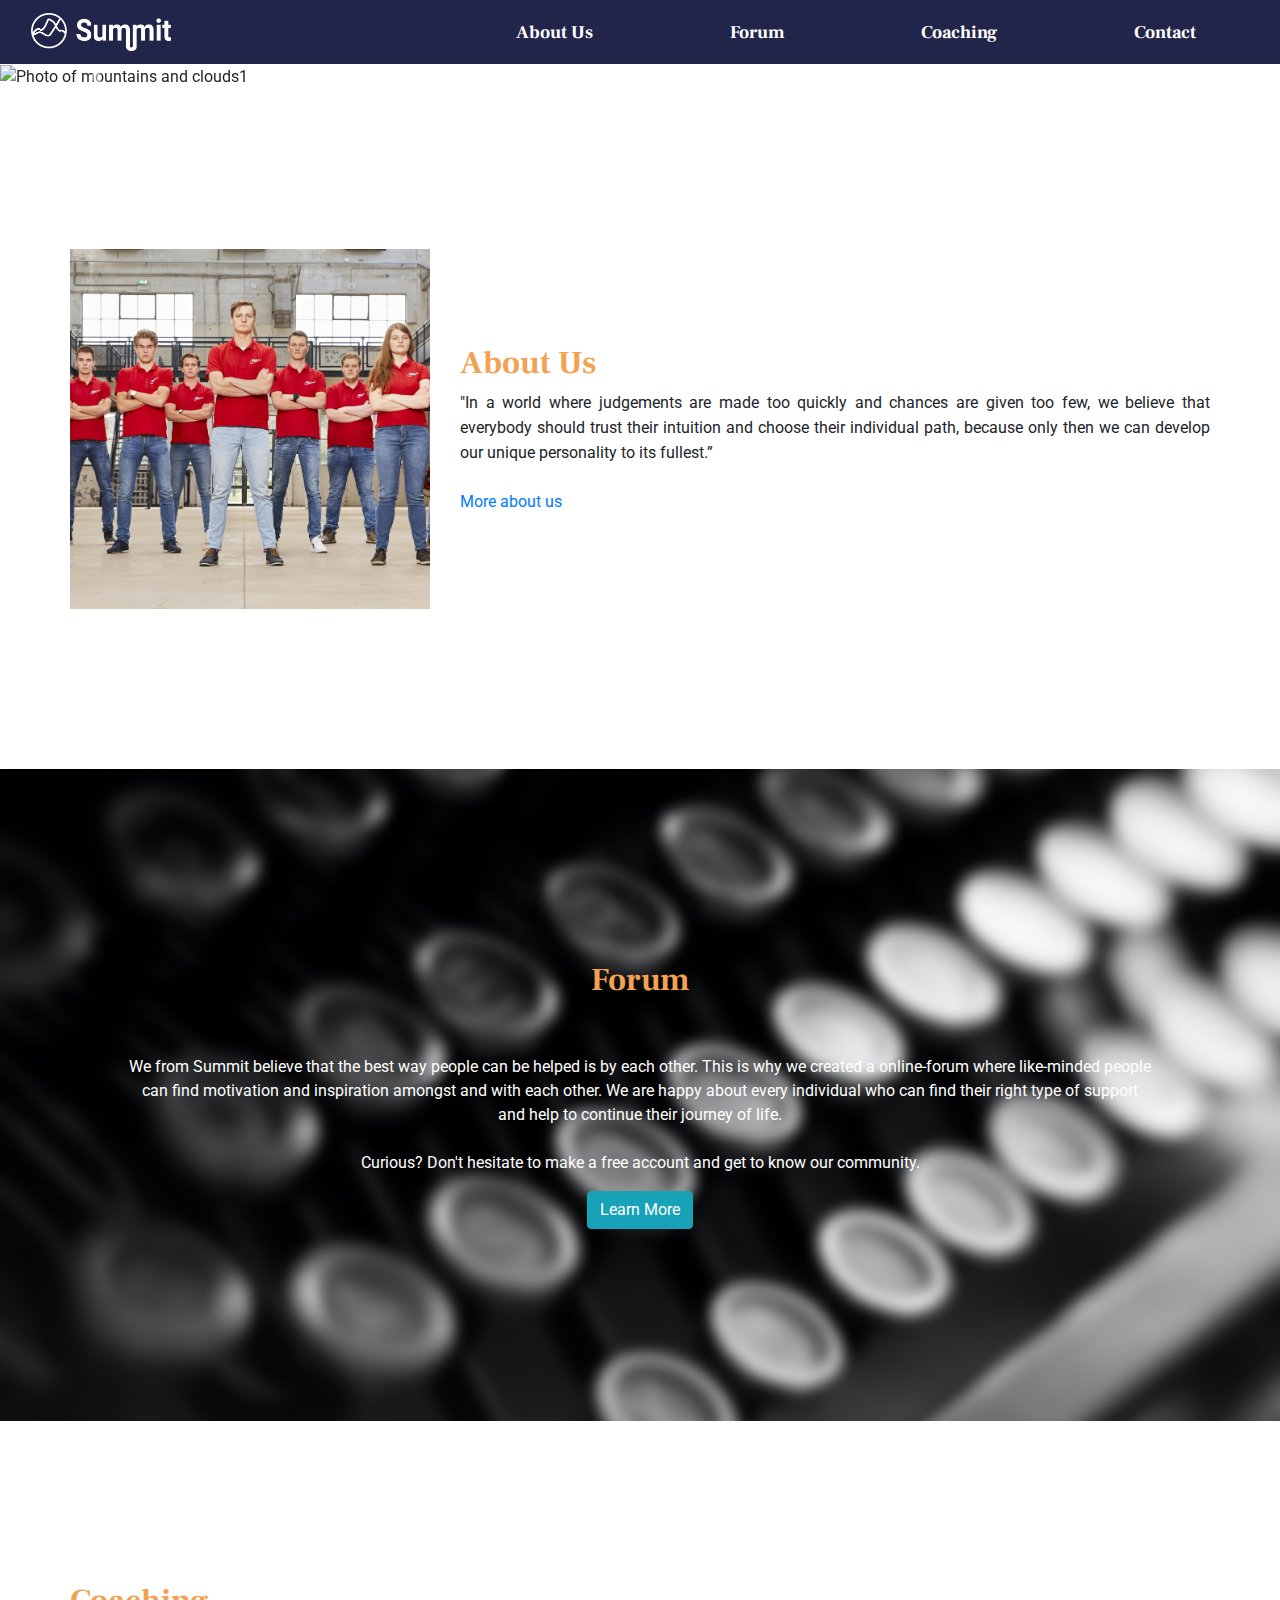
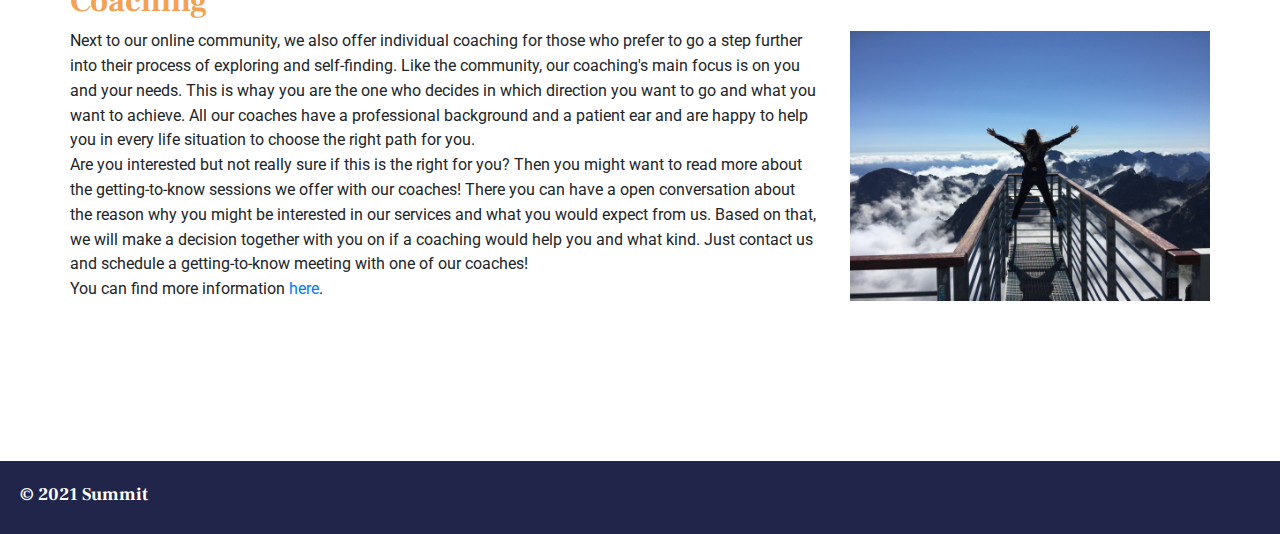
==== index.html @ 558c92d8 "setting up contact page" ====
<!doctype html>
<html lang="en">
	<head>
<!-- Required meta tags -->
    	<meta charset="utf-8"/>
    	<meta name="viewport" content="width=device-width, initial-scale=1, shrink-to-fit=no">
	
<!-- Bootstrap CSS -->
    	<link rel="stylesheet" href="css/bootstrap.min.css"/> 
		<link rel="stylesheet" href="css/styles.css"/>
		<link rel="stylesheet" href="https://fonts.googleapis.com/css2?family=Frank+Ruhl+Libre"/>
		<link rel="stylesheet" href="https://fonts.googleapis.com/css2?family=Roboto"/>

	  
    	<title>Summit</title>
	</head>
	
	
	
	<body>
<!--Start: Navigation bar-->
	<nav class="navbar navbar-expand-md navbar-dark fixed-top" id="Navigation_Bar">
				<a class="col-4 navbar-brand" href="index.html"><img src="images/logo-horizontal-white.png" width="140" height="38" alt="logo summit white"></a>
					<button class="navbar-toggler" type="button" data-toggle="collapse" data-target="#navbar" aria-controls="navbar" aria-expanded="false" aria-label="Toggle navigation">
						<span class="navbar-toggler-icon"></span>
					</button>
			<div class="collapse navbar-collapse" id="navbar">
				<ul class="navbar-nav ml-auto nav-fill w-100">
 					<li class="nav-item active"> <a class="nav-link" href="about-us.html"> <span>About Us</span> </a></li>
					<li class="nav-item active"> <a class="nav-link" href="forum.html"> <span>Forum </span> </a></li>
					<li class="nav-item active"> <a class="nav-link" href="coaching.html"> <span>Coaching</span> </a></li>
					<li class="nav-item active"> <a class="nav-link" href="contact.html"> <span>Contact</span> </a></li>
              </ul>
          </div>
	</nav>
<!--End: Navigation bar-->

		
<!--Start: Contents website-->
	<div class="container-fluid navbar-margin p-0" id="Contents_Website">
		
		
<!--Start: Front page carousel-->
		<header class="carousel slide" data-ride="carousel" id="Front_Page_Slideshow">
			<ol class="carousel-indicators">
				<li data-target=".carousel" data-slide-to="0" class="active"></li>
				<li data-target=".carousel" data-slide-to="1"></li>
				<li data-target=".carousel" data-slide-to="2"></li>
			</ol>
			<div class="carousel-inner">
				<div class="carousel-item active" data-interval="8000">
				  <img src="images/carousel-explore.jpg" class="d-block w-100" alt="Photo of mountains and clouds1" id="carousel-image1">
					<div class="carousel-caption d-none d-block">
						<h5 id="caption-1">Welcome to Summit!</h5>
						<span class="">Make sure to follow the development of Summit on our socials!</span>
					</div>
				</div>
				<div class="carousel-item" data-interval="8000">
					<img src="images/carousel-freedom.jpg" class="d-block w-100" alt="Photo of freedom" id="carousel-image2">
					<div class="carousel-caption d-none d-block">
						<h5 id="caption-2">Looking for life-advice?</h5>
						<span>Keep an eye out to connect with our community forum! Coming soon!</span>
					</div>
				</div>
				<div class="carousel-item" data-interval="8000">
					<img src="images/carousel-coaching.jpeg" class="d-block w-100" alt="Photo of books">
					<div class="carousel-caption d-none d-block">
						<h5 id="caption-3">Struggling with making decisions?</h5>
						<span>Stay tuned! Summit will soon provide your personal coach!</span>
					</div>
				</div>
			</div>
			<a class="carousel-control-prev" href=".carousel" role="button" data-slide="prev">
				<span class="carousel-control-prev-icon" aria-hidden="true"></span>
				<span class="sr-only">Previous</span>
			</a>
			<a class="carousel-control-next" href=".carousel" role="button" data-slide="next">
				<span class="carousel-control-next-icon" aria-hidden="true"></span>
				<span class="sr-only">Next</span>
			</a>
		</header>
<!--End: Front page carousel-->
		
	
<!--Start: About us section-->
		<section class="container" id="About-Us">
			<div class="row mt-5 mb-5">
				<div class="col-md-4">
					<img src="images/team-example.jpg" alt="Our team" class="img-fluid">
				</div>
				<div class="col-md-8 my-auto">
					<h2>About Us</h2>
					<span class="align-middle">"In a world where judgements are made too quickly and chances are given too few, we believe that everybody should trust their intuition and choose their individual path, because only then we can develop our unique personality to its fullest.” 
						<br><br><a href="coming-soon.html">More about us</a>
					</span>
				</div>	
			</div>
		</section>
<!--End: About us section-->

	
<!--Start: Forum section-->
		<section id="Forum" class="container-fluid">
			<div class="row">
				<div class="col-md-12">
					<h2>Forum</h2>
					<br><br>
					<p>We from Summit believe that the best way people can be helped is by each other. This is why we created a online-forum where like-minded people can find motivation and inspiration amongst and with each other. We are happy about every individual who can find their right type of support and help to continue their journey of life. <br><br> Curious? Don't hesitate to make a free account and get to know our community.
					</p>
					<a class="btn btn-info" href="forum.html">Learn More</a><br>
				</div>
			</div>
		</section>

	<!--Start: Coaching section-->
		<section class="container" id="Coaching">
			<div class="row">
				<div class="col-md-8 my-auto">
					<h2>Coaching</h2>
					<span class="align-middle">
						Next to our online community, we also offer individual coaching for those who prefer to go a step further into their process of exploring and self-finding. Like the community, our coaching's main focus is on you and your needs. This is whay you are the one who decides in which direction you want to go and what you want to achieve. All our coaches have a professional background and a patient ear and are happy to help you in every life situation to choose the right path for you. 
						<br>Are you interested but not really sure if this is the right for you? Then you might want to read more about the getting-to-know sessions we offer with our coaches! There you can have a open conversation about the reason why you might be interested in our services and what you would expect from us. Based on that, we will make a decision together with you on if a coaching would help you and what kind. Just contact us and schedule a getting-to-know meeting with one of our coaches! 
						<br>You can find more information <a href="coaching.html">here</a>.
					</span>
				</div>	
				<div class="col-md-4">
					<img src="images/coaching.jpg" alt="coaches" class="img-fluid" id="coaching_image">
				</div>
			</div>
		</section>
<!--End: Coaching section-->
	
		
	
	</div>	
<!--End: Contents website-->

<!--Start: Footer-->
	<footer class="container-fluid" id="Footer">
			<div class="row">
				<div class="col-sm-4">
				  <p>&copy; 2021 Summit</p>
				</div>
			</div>  
	</footer>
<!--End: Footer-->

		
<!--jQuery and Bootstrap Bundle (includes Popper) -->
	<script src="js/jquery-3.6.0.slim.min.js" id="jQuerry_JavaScript"></script>
	<script src="js/bootstrap.bundle.min.js" id="Bootstrap_JavaScript"></script>
	</body>
</html>
---- css/styles.css ----
/*General*/
span {
	font-family: Roboto;
}

h2 { 
	color: #F3a252;
	font-family: 'Frank Ruhl Libre';
	font-weight: 700;	
} 



/*Navbar*/
.nav-link span {
	font-family: 'Frank Ruhl Libre';
	font-weight: 700;
	font-size: 18px;
	color: white;
}

.navbar {
	background-color: #21254A;
	margin-bottom: 0.7em
}

.navbar-margin {
	margin-top: 65px
}



/*Front page carousel*/
div.carousel-item {
	max-height: 500px;
}

div.carousel-item img {
	width: 100%; 
	height: auto;
}

#caption-1 {
	font-family: 'Frank Ruhl Libre';
	font-size: 350%;
	font-weight: 700;
	color: #F3a252;
	text-shadow: 2px 2px 2px #21254A;
}

#caption-2, #caption-3 {
	font-family: 'Frank Ruhl Libre';
	font-weight: 700;
	font-size: 300%;
	color: #F3a252;
	text-shadow: 2px 2px 2px #21254A;
}

.carousel-caption span {
	font-weight: 600;
	text-shadow: 2px 2px 2px #21254A;
}

.carousel-caption {
	top: 35%;
}

#carousel-image1 {
	width: 100%;
   height: auto;
}
 
#carousel-image2 {
	margin: 0 auto;
}



/*About us*/
#About-Us {
	text-align:justify;
	align-items:center;
	padding: 7em 0;
}



/*Forum*/
#Forum { 
	background-repeat: no-repeat;
	background-size: cover;
	background-position: center;	
	background-image: url("../images/typewriter-blurred.jpg");
	padding: 12em 8em;
	color: white;
	text-align: center;
}



/*Coaching*/
#Coaching {
	padding: 10em 0;
}

#coaching_image {
	padding-top: 50px;
}



/*Footer*/
#Footer { 
	background-color: #21254A;
	font-family: 'Frank Ruhl Libre';
	font-weight: 700;
	font-size: 18px;
	color: white;
	padding-top:20px;
	padding-bottom: 10px;
	padding-left: 20px;
}


/*about-us.html*/
.team-images {
	max-width: 250px;
}
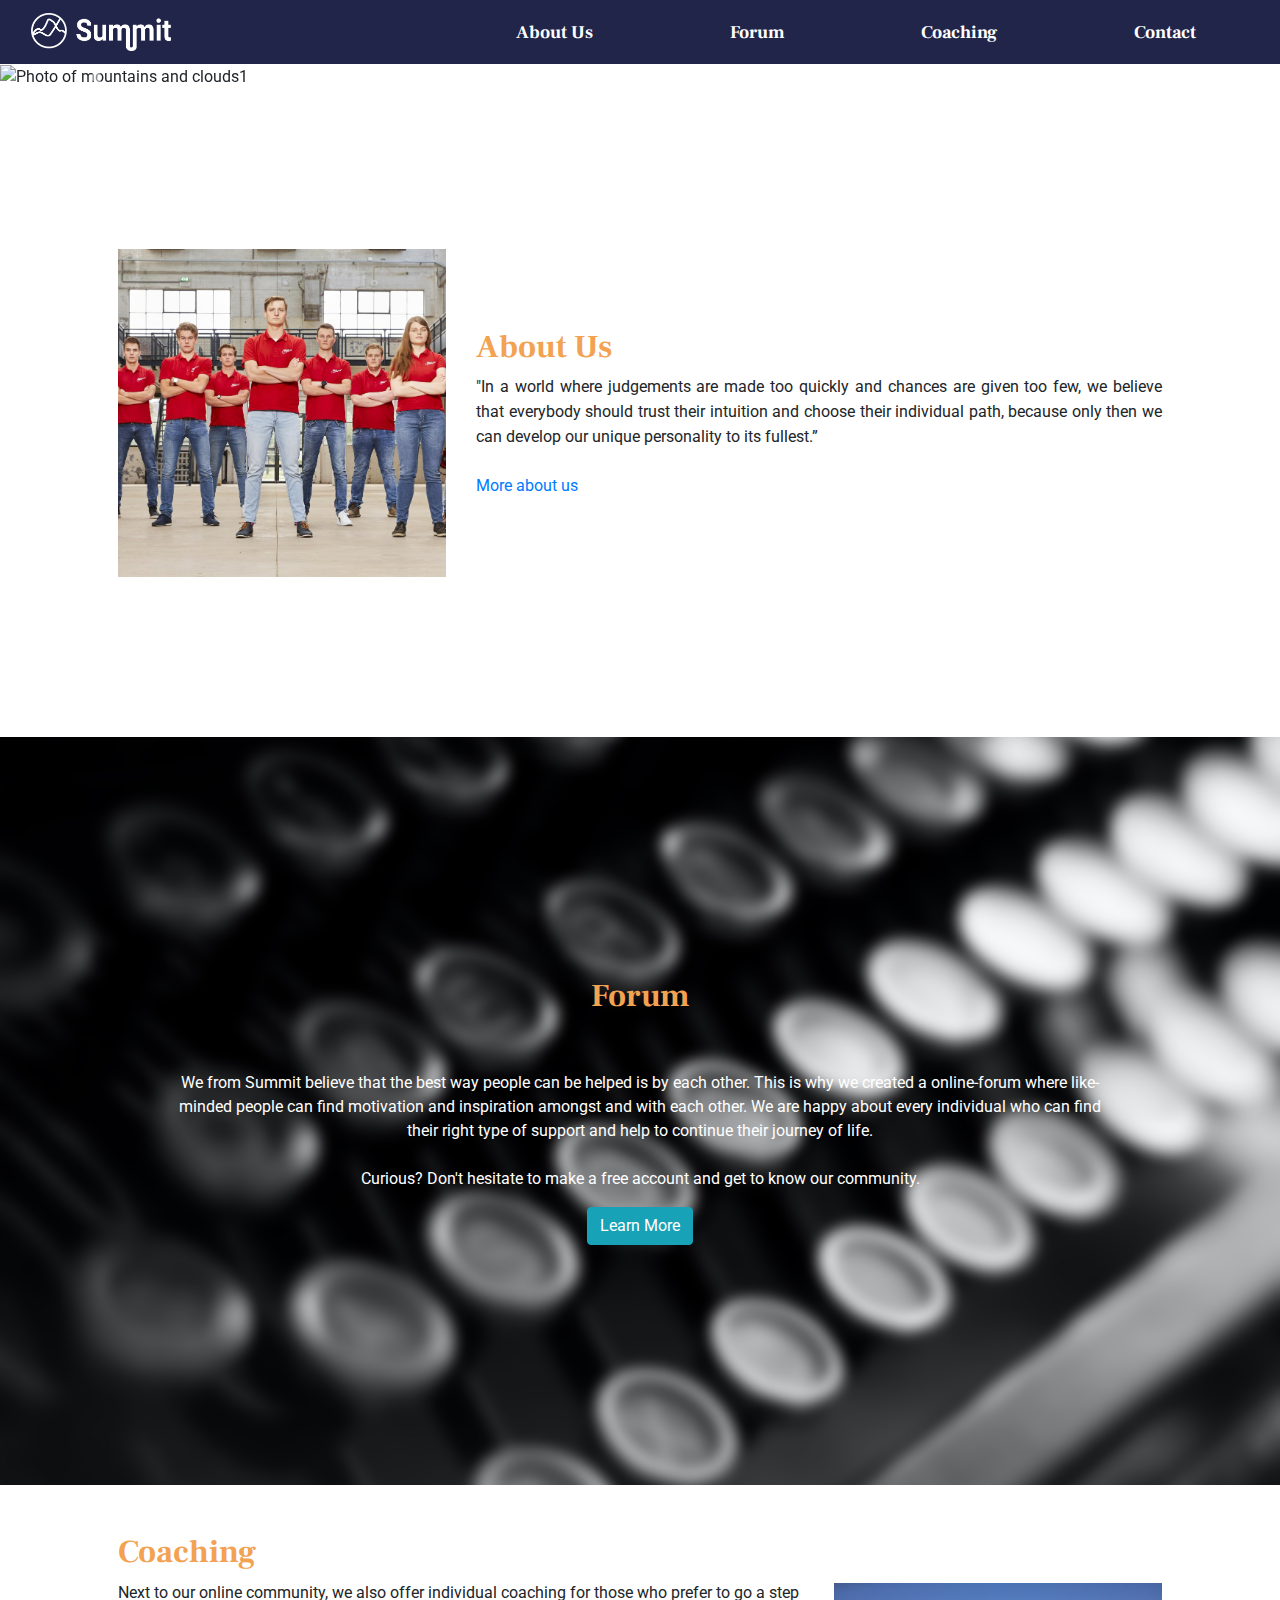
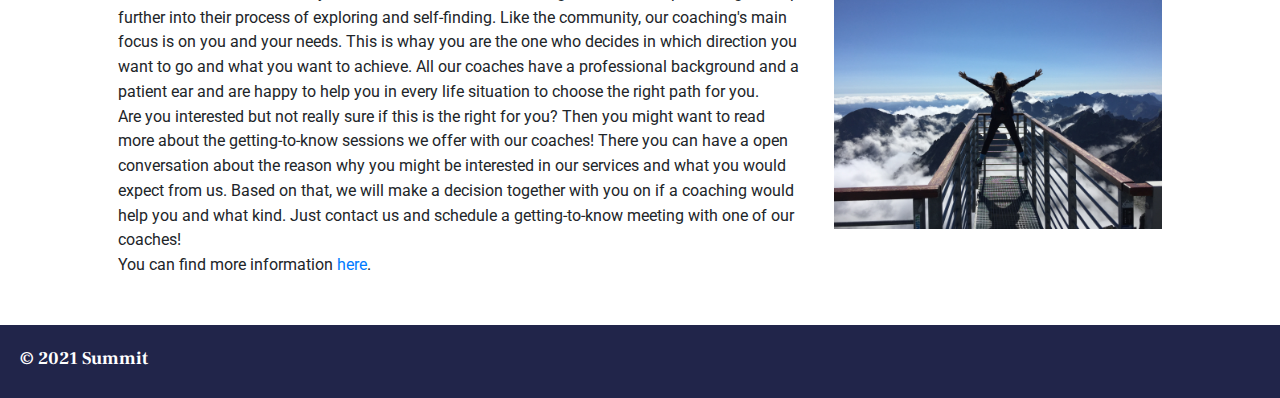
==== commit f94aebe5: "Fixed mobile responsiveness on index.html & about-us.html" ====
--- a/index.html
+++ b/index.html
@@ -1,7 +1,15 @@
 <!doctype html>
 <html lang="en">
 	<head>
-<!-- Required meta tags -->
+		<!-- Global site tag (gtag.js) - Google Analytics -->
+			<script async src="https://www.googletagmanager.com/gtag/js?id=G-9GTWQ0Y70V"></script>
+			<script>
+				window.dataLayer = window.dataLayer || [];
+				function gtag(){dataLayer.push(arguments);}
+				gtag('js', new Date());
+				gtag('config', 'G-9GTWQ0Y70V');
+			</script>
+		
     	<meta charset="utf-8"/>
     	<meta name="viewport" content="width=device-width, initial-scale=1, shrink-to-fit=no">
 	
@@ -83,7 +91,7 @@
 		
 	
 <!--Start: About us section-->
-		<section class="container" id="About-Us">
+		<section class="container pl-5 pr-5" id="About-Us">
 			<div class="row mt-5 mb-5">
 				<div class="col-md-4">
 					<img src="images/team-example.jpg" alt="Our team" class="img-fluid">
@@ -101,6 +109,7 @@
 	
 <!--Start: Forum section-->
 		<section id="Forum" class="container-fluid">
+			<div class="container p-5">
 			<div class="row">
 				<div class="col-md-12">
 					<h2>Forum</h2>
@@ -109,13 +118,14 @@
 					</p>
 					<a class="btn btn-info" href="forum.html">Learn More</a><br>
 				</div>
+				</div>
 			</div>
 		</section>
 
 	<!--Start: Coaching section-->
-		<section class="container" id="Coaching">
+		<section class="container p-5" id="Coaching">
 			<div class="row">
-				<div class="col-md-8 my-auto">
+				<div class="col-md-8">
 					<h2>Coaching</h2>
 					<span class="align-middle">
 						Next to our online community, we also offer individual coaching for those who prefer to go a step further into their process of exploring and self-finding. Like the community, our coaching's main focus is on you and your needs. This is whay you are the one who decides in which direction you want to go and what you want to achieve. All our coaches have a professional background and a patient ear and are happy to help you in every life situation to choose the right path for you. 
--- a/css/styles.css
+++ b/css/styles.css
@@ -12,6 +12,7 @@
 
 
 
+
 /*Navbar*/
 .nav-link span {
 	font-family: 'Frank Ruhl Libre';
@@ -29,9 +30,51 @@
 	margin-top: 65px
 }
 
-
-
-/*Front page carousel*/
+.nav-link.btn.btn-info {
+	margin: 0px 7px;
+}
+
+input[type=text], select, textarea {
+  width: 100%; 
+  padding: 12px; 
+  border: 1px solid #ccc; 
+  border-radius: 20px; 
+  box-sizing: border-box; 
+  margin-top: 6px; 
+  margin-bottom: 16px; 
+  resize: vertical 
+}
+
+input[type=submit] {
+  background-color: #21254A;
+  color: white;
+  padding: 12px 20px;
+  border: none;
+  border-radius: 4px;
+  cursor: pointer;
+}
+
+input[type=submit]:hover {
+  background-color: #CACACA;
+}
+
+
+/*Footer*/
+#Footer { 
+	background-color: #21254A;
+	font-family: 'Frank Ruhl Libre';
+	font-weight: 700;
+	font-size: 18px;
+	color: white;
+	padding-top:20px;
+	padding-bottom: 10px;
+	padding-left: 20px;
+}
+
+
+
+
+/*index.hmtl - Front page carousel*/
 div.carousel-item {
 	max-height: 500px;
 }
@@ -76,8 +119,7 @@
 }
 
 
-
-/*About us*/
+/*index.hmtl - Front Page About us*/
 #About-Us {
 	text-align:justify;
 	align-items:center;
@@ -85,8 +127,7 @@
 }
 
 
-
-/*Forum*/
+/*index.hmtl - Front Page Forum*/
 #Forum { 
 	background-repeat: no-repeat;
 	background-size: cover;
@@ -98,33 +139,183 @@
 }
 
 
-
-/*Coaching*/
+/*index.hmtl - Front Page Coaching*/
 #Coaching {
 	padding: 10em 0;
 }
 
+#Services {
+	padding: 10em 0;
+}
+
 #coaching_image {
 	padding-top: 50px;
 }
 
 
 
-/*Footer*/
-#Footer { 
+
+/*about-us.html - General*/
+.padding-about {
+	padding: 70px 50px;
+}
+
+.col-center {
+	float: none;
+    margin: 30px auto;
+}
+
+.about-title {
+	font-size: 50px;
+}
+
+
+/*about-us.html - About our team*/
+#about-our-team-title {
+	background-image: url("../images/coaching.jpg");
+	background-size: cover;
+	padding: 100px;
+	background-position: center;
+	text-shadow: 2px 2px 2px #21254A;
+}
+
+#team-summit-title {
+	font-family: 'Frank Ruhl Libre';
+	font-weight: 700;
+	color: #F3A252;
+	font-size: 250%;
+	padding: 20px;
+	text-shadow: 1px 1px 0px #000000;
+}
+
+.about-team {
+	padding-top: 60px;
+	padding-bottom: 80px;
+}
+
+
+/*about-us.html - Team Summit Images*/
+.team-summit {
+	padding: 55px 20px;
+	background-color: #E4E4E4;
+}
+
+.team-images {
+	max-height: 200px;
+}
+
+
+/*about-us.html - Our Vision*/
+.about-vision-content {
+	padding-top: 50px;
+	padding-bottom: 50px;
+}
+
+#about-our-vision-title {
+	background-image: url("../images/coaching2.jpg");
+	background-size: cover;
+	padding: 100px;
+	background-position: center;
+	text-shadow: 2px 2px 2px #21254A;
+}
+
+#about-vision-text {
+	line-height: 1.5;
+}
+
+.about-socialmedia {
+	max-height: 75px;
+}
+
+
+
+
+/*forum.html*/
+
+ 
+
+#forum_header { 
+    background-repeat: no-repeat;
+    background-size: cover;
+    background-position: center;    
+    background-image: url("../images/community1.jpg");
+    padding: 13em 8em;
+    text-align: center;
+} 
+
+ 
+
+
+.forum_title {
+    position: relative;
+    bottom: 90px;
+}
+
+ 
+
+.forum_title h2 { 
+    font-size: 75px;
+} 
+
+ 
+
+.forum_title p { 
+    font-size: 25px;
+    color: white;
+}
+
+ 
+
+#forum_description { 
+    padding: 5em 3em;
+}
+
+ 
+
+
+/*coaching.html*/
+
+ 
+
+#coaching_header { 
+    background-repeat: no-repeat;
+    background-size: cover;
+    background-position: center;    
+    background-image: url("../images/coaching2.jpg");
+    padding: 13em 8em;
+    text-align: center;
+} 
+
+ 
+
+.coaching_title {
+    position: relative;
+    bottom: 90px;
+}
+
+ 
+
+.coaching_title h2 { 
+    font-size: 75px;
+} 
+
+ 
+
+.coaching_title p { 
+    font-size: 25px;
+    color: white;
+}
+
+ 
+
+#coaching_description { 
+    padding: 5em 0;
+}
+
+#justification_header {
 	background-color: #21254A;
-	font-family: 'Frank Ruhl Libre';
-	font-weight: 700;
-	font-size: 18px;
-	color: white;
-	padding-top:20px;
-	padding-bottom: 10px;
-	padding-left: 20px;
-}
-
-
-/*about-us.html*/
-.team-images {
-	max-width: 250px;
-}
-
+} 
+
+#colour-code { 
+	width: 100%;
+}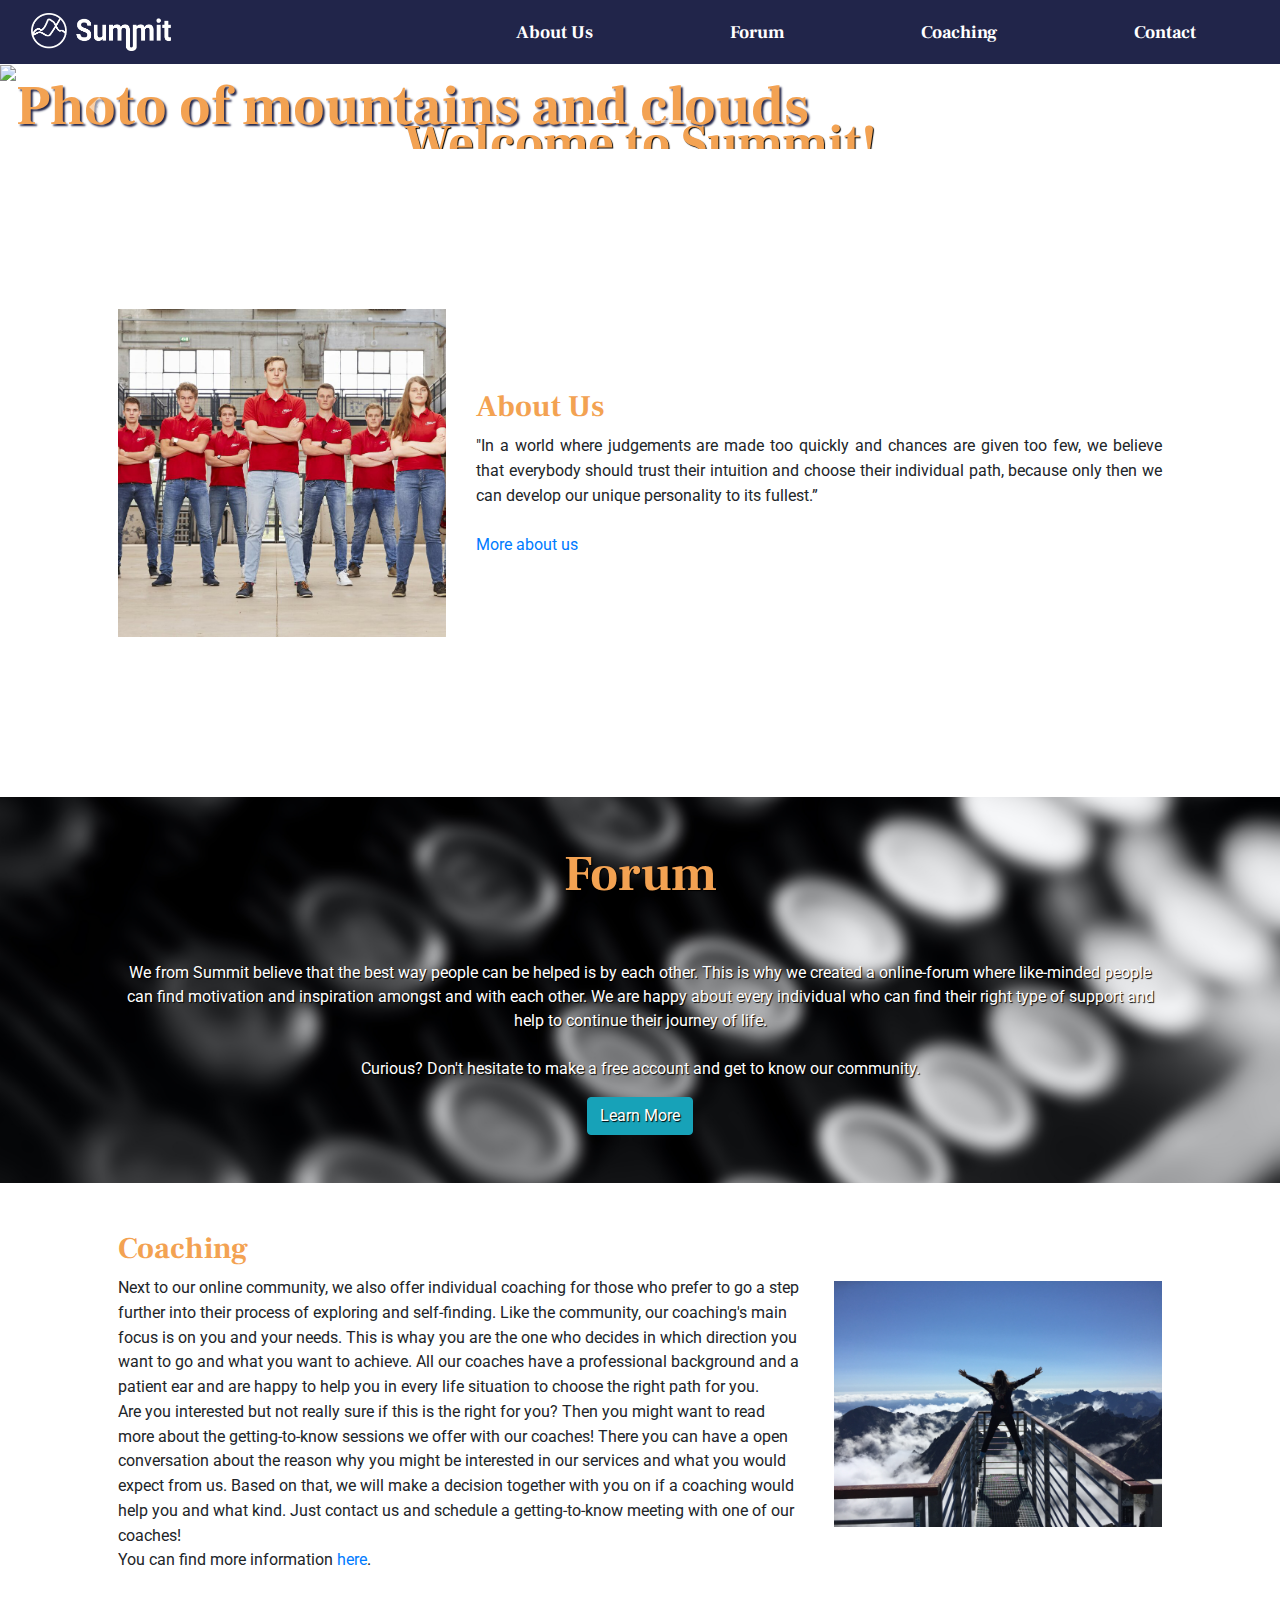
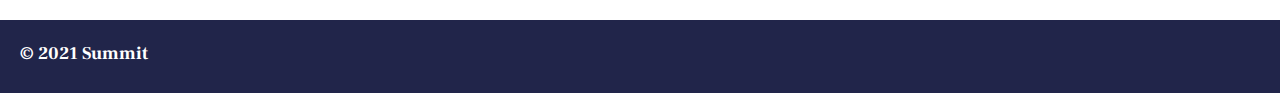
==== commit 728c267b: "Made some pages responsive (STILL WORKING ON THIS)" ====
--- a/index.html
+++ b/index.html
@@ -57,23 +57,23 @@
 			</ol>
 			<div class="carousel-inner">
 				<div class="carousel-item active" data-interval="8000">
-				  <img src="images/carousel-explore.jpg" class="d-block w-100" alt="Photo of mountains and clouds1" id="carousel-image1">
+				  <img src="images/carousel-explore.jpg" class="d-block w-100 carousel-title" alt="Photo of mountains and clouds">
 					<div class="carousel-caption d-none d-block">
-						<h5 id="caption-1">Welcome to Summit!</h5>
+						<h2 id="caption-1">Welcome to Summit!</h2>
 						<span class="">Make sure to follow the development of Summit on our socials!</span>
 					</div>
 				</div>
 				<div class="carousel-item" data-interval="8000">
-					<img src="images/carousel-freedom.jpg" class="d-block w-100" alt="Photo of freedom" id="carousel-image2">
+					<img src="images/carousel-freedom.jpg" class="d-block w-100 carousel-title" alt="Photo of freedom">
 					<div class="carousel-caption d-none d-block">
-						<h5 id="caption-2">Looking for life-advice?</h5>
+						<h2 id="caption-2">Looking for life-advice?</h2>
 						<span>Keep an eye out to connect with our community forum! Coming soon!</span>
 					</div>
 				</div>
 				<div class="carousel-item" data-interval="8000">
-					<img src="images/carousel-coaching.jpeg" class="d-block w-100" alt="Photo of books">
+					<img src="images/carousel-coaching.jpeg" class="d-block w-100 carousel-title" alt="Photo of books">
 					<div class="carousel-caption d-none d-block">
-						<h5 id="caption-3">Struggling with making decisions?</h5>
+						<h2 id="caption-3">Struggling with making decisions?</h2>
 						<span>Stay tuned! Summit will soon provide your personal coach!</span>
 					</div>
 				</div>
@@ -97,7 +97,7 @@
 					<img src="images/team-example.jpg" alt="Our team" class="img-fluid">
 				</div>
 				<div class="col-md-8 my-auto">
-					<h2>About Us</h2>
+					<h3>About Us</h3>
 					<span class="align-middle">"In a world where judgements are made too quickly and chances are given too few, we believe that everybody should trust their intuition and choose their individual path, because only then we can develop our unique personality to its fullest.” 
 						<br><br><a href="coming-soon.html">More about us</a>
 					</span>
@@ -126,7 +126,7 @@
 		<section class="container p-5" id="Coaching">
 			<div class="row">
 				<div class="col-md-8">
-					<h2>Coaching</h2>
+					<h3>Coaching</h3>
 					<span class="align-middle">
 						Next to our online community, we also offer individual coaching for those who prefer to go a step further into their process of exploring and self-finding. Like the community, our coaching's main focus is on you and your needs. This is whay you are the one who decides in which direction you want to go and what you want to achieve. All our coaches have a professional background and a patient ear and are happy to help you in every life situation to choose the right path for you. 
 						<br>Are you interested but not really sure if this is the right for you? Then you might want to read more about the getting-to-know sessions we offer with our coaches! There you can have a open conversation about the reason why you might be interested in our services and what you would expect from us. Based on that, we will make a decision together with you on if a coaching would help you and what kind. Just contact us and schedule a getting-to-know meeting with one of our coaches! 
--- a/css/styles.css
+++ b/css/styles.css
@@ -7,8 +7,22 @@
 h2 { 
 	color: #F3a252;
 	font-family: 'Frank Ruhl Libre';
-	font-weight: 700;	
-} 
+	font-weight: 700;
+	font-size: 50px;
+	text-shadow: 1px 1px 1px black;
+} 
+
+h3 {
+	color: #F3a252;
+	font-family: 'Frank Ruhl Libre';
+	font-weight: 700;
+	font-size: 30px;
+}
+
+.caption-titles {
+	color: white;
+	text-shadow: 2px 2px 2px #21254A;	
+}
 
 
 
@@ -84,7 +98,7 @@
 	height: auto;
 }
 
-#caption-1 {
+.carousel-title {
 	font-family: 'Frank Ruhl Libre';
 	font-size: 350%;
 	font-weight: 700;
@@ -92,20 +106,9 @@
 	text-shadow: 2px 2px 2px #21254A;
 }
 
-#caption-2, #caption-3 {
-	font-family: 'Frank Ruhl Libre';
-	font-weight: 700;
-	font-size: 300%;
-	color: #F3a252;
-	text-shadow: 2px 2px 2px #21254A;
-}
-
-.carousel-caption span {
+.carousel-caption {
 	font-weight: 600;
 	text-shadow: 2px 2px 2px #21254A;
-}
-
-.carousel-caption {
 	top: 35%;
 }
 
@@ -133,7 +136,7 @@
 	background-size: cover;
 	background-position: center;	
 	background-image: url("../images/typewriter-blurred.jpg");
-	padding: 12em 8em;
+	text-shadow: 1px 1px 1px black;
 	color: white;
 	text-align: center;
 }
@@ -141,7 +144,7 @@
 
 /*index.hmtl - Front Page Coaching*/
 #Coaching {
-	padding: 10em 0;
+
 }
 
 #Services {
@@ -163,10 +166,6 @@
 .col-center {
 	float: none;
     margin: 30px auto;
-}
-
-.about-title {
-	font-size: 50px;
 }
 
 
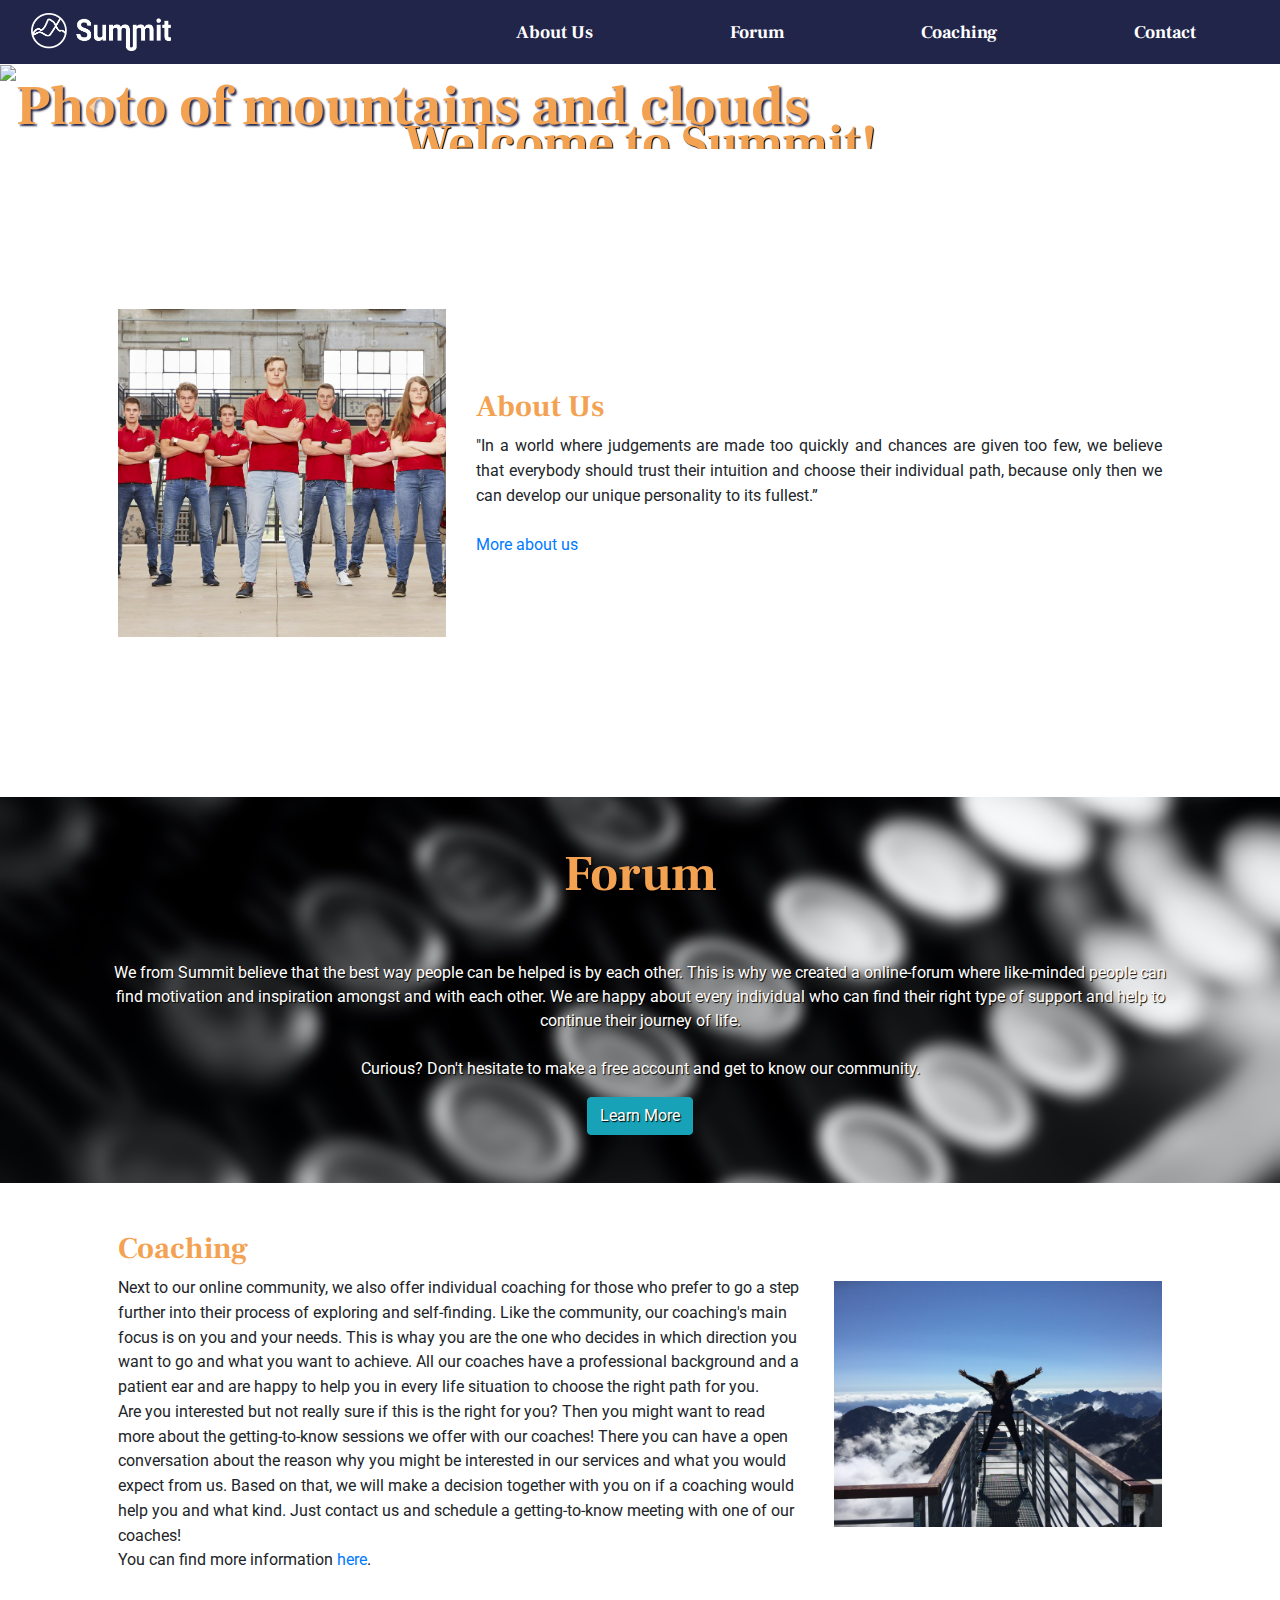
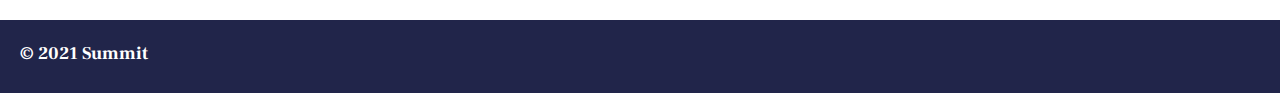
==== commit 4f478863: "1st attempt to fix index.html coaching responsiveness mobile" ====
--- a/index.html
+++ b/index.html
@@ -60,7 +60,7 @@
 				  <img src="images/carousel-explore.jpg" class="d-block w-100 carousel-title" alt="Photo of mountains and clouds">
 					<div class="carousel-caption d-none d-block">
 						<h2 id="caption-1">Welcome to Summit!</h2>
-						<span class="">Make sure to follow the development of Summit on our socials!</span>
+						<span>Make sure to follow the development of Summit on our socials!</span>
 					</div>
 				</div>
 				<div class="carousel-item" data-interval="8000">
@@ -108,9 +108,9 @@
 
 	
 <!--Start: Forum section-->
-		<section id="Forum" class="container-fluid">
-			<div class="container p-5">
-			<div class="row">
+		<section id="Forum">
+			<div class="container pt-5 pb-5">
+			<div class="row px-4">
 				<div class="col-md-12">
 					<h2>Forum</h2>
 					<br><br>
@@ -118,7 +118,7 @@
 					</p>
 					<a class="btn btn-info" href="forum.html">Learn More</a><br>
 				</div>
-				</div>
+			</div>
 			</div>
 		</section>
 
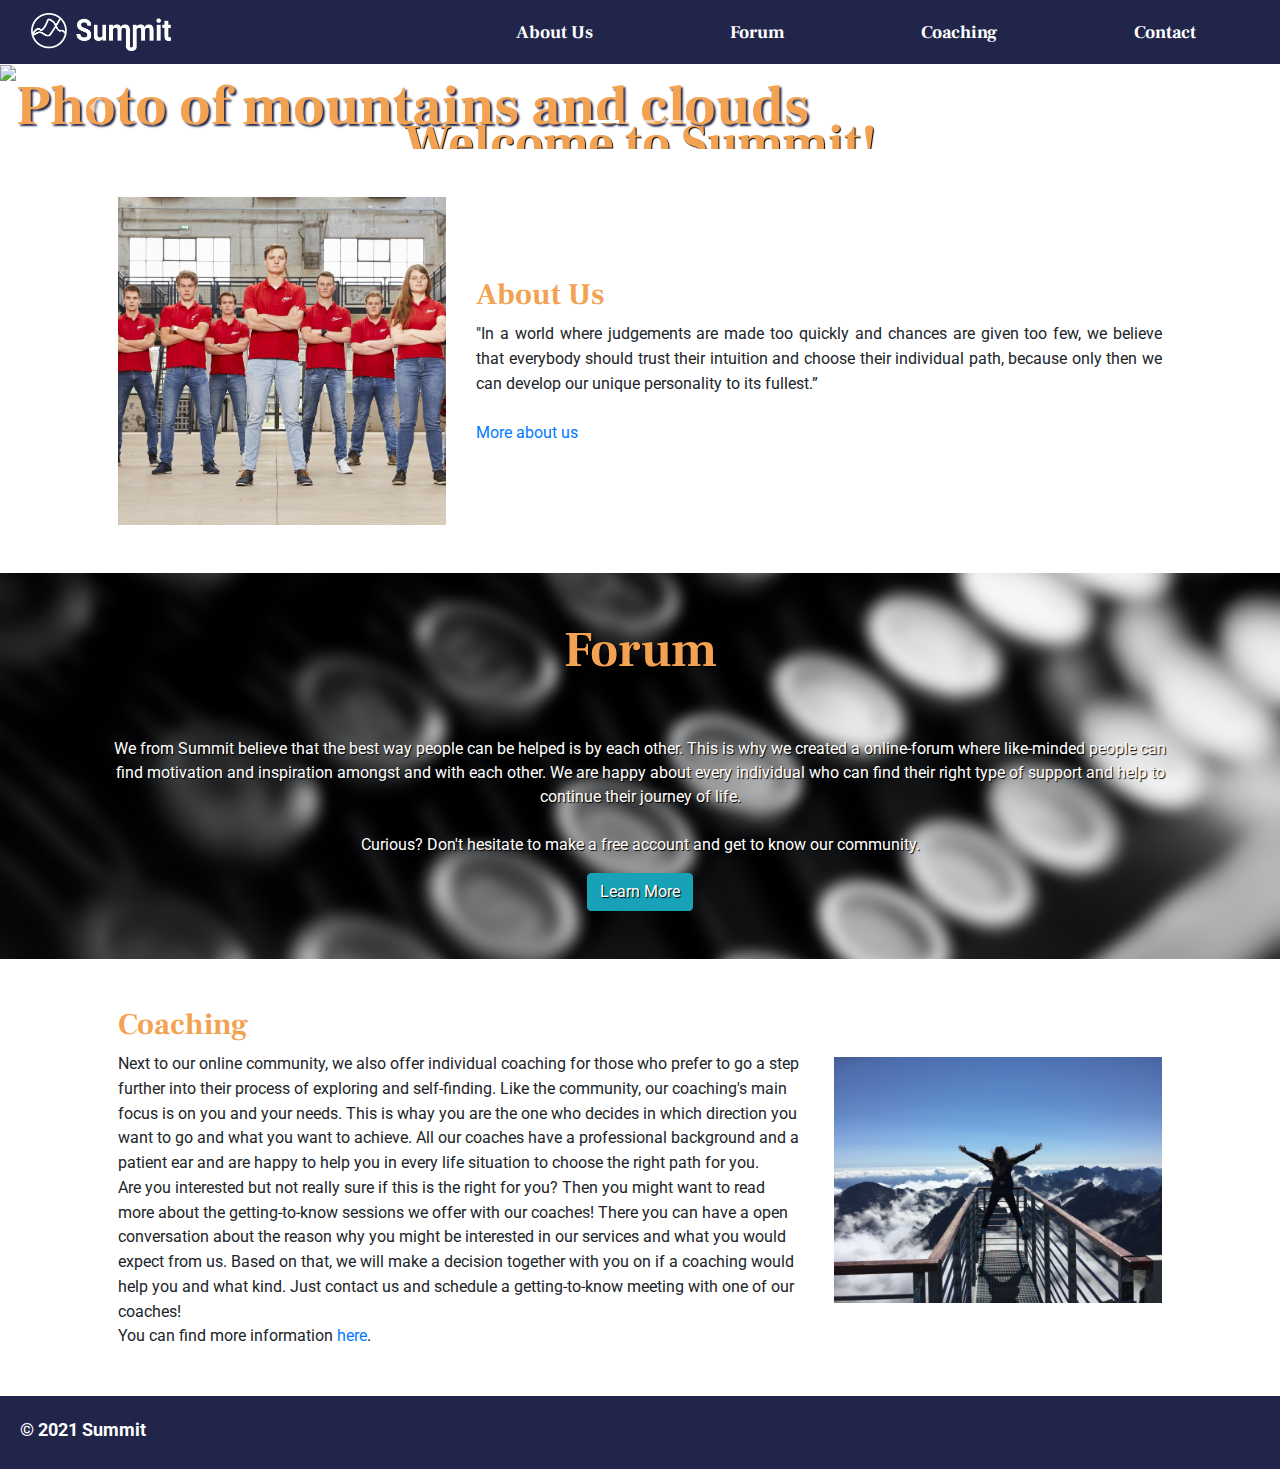
==== commit 0efe88ec: "Fixed padding on index.html (about us) + removed all errors" ====
--- a/index.html
+++ b/index.html
@@ -91,15 +91,15 @@
 		
 	
 <!--Start: About us section-->
-		<section class="container pl-5 pr-5" id="About-Us">
-			<div class="row mt-5 mb-5">
+		<section class="container p-5" id="about-us">
+			<div class="row">
 				<div class="col-md-4">
 					<img src="images/team-example.jpg" alt="Our team" class="img-fluid">
 				</div>
 				<div class="col-md-8 my-auto">
 					<h3>About Us</h3>
 					<span class="align-middle">"In a world where judgements are made too quickly and chances are given too few, we believe that everybody should trust their intuition and choose their individual path, because only then we can develop our unique personality to its fullest.” 
-						<br><br><a href="coming-soon.html">More about us</a>
+						<br><br><a href="about-us.html">More about us</a>
 					</span>
 				</div>	
 			</div>
@@ -108,7 +108,7 @@
 
 	
 <!--Start: Forum section-->
-		<section id="Forum">
+		<section id="forum">
 			<div class="container pt-5 pb-5">
 			<div class="row px-4">
 				<div class="col-md-12">
--- a/css/styles.css
+++ b/css/styles.css
@@ -4,6 +4,10 @@
 	font-family: Roboto;
 }
 
+p {
+	font-family: Roboto;
+}
+
 h2 { 
 	color: #F3a252;
 	font-family: 'Frank Ruhl Libre';
@@ -22,6 +26,16 @@
 .caption-titles {
 	color: white;
 	text-shadow: 2px 2px 2px #21254A;	
+}
+
+.header {
+	max-height: 300px;
+	padding: 13em 8em;
+    text-align: center;
+}
+
+.header-position {
+	bottom: 60px;
 }
 
 
@@ -48,6 +62,197 @@
 	margin: 0px 7px;
 }
 
+
+
+/*Footer*/
+#Footer { 
+	background-color: #21254A;
+	font-family: 'Frank Ruhl Libre';
+	font-weight: 700;
+	font-size: 18px;
+	color: white;
+	padding-top:20px;
+	padding-bottom: 10px;
+	padding-left: 20px;
+}
+
+
+
+/*index.hmtl - Front page carousel*/
+div.carousel-item {
+	max-height: 500px;
+}
+
+div.carousel-item img {
+	width: 100%; 
+	height: auto;
+}
+
+.carousel-title {
+	font-family: 'Frank Ruhl Libre';
+	font-size: 350%;
+	font-weight: 700;
+	color: #F3a252;
+	text-shadow: 2px 2px 2px #21254A;
+}
+
+.carousel-caption {
+	font-weight: 600;
+	text-shadow: 2px 2px 2px #21254A;
+	top: 35%;
+}
+
+#carousel-image1 {
+	width: 100%;
+   height: auto;
+}
+ 
+#carousel-image2 {
+	margin: 0 auto;
+}
+
+
+/*index.hmtl - Front Page About us*/
+#about-us {
+	text-align:justify;
+	align-items:center;
+}
+
+
+/*index.hmtl - Front Page Forum*/
+#forum { 
+	background-repeat: no-repeat;
+	background-size: cover;
+	background-position: center;	
+	background-image: url("../images/typewriter-blurred.jpg");
+	text-shadow: 1px 1px 1px black;
+	color: white;
+	text-align: center;
+}
+
+
+/*index.hmtl - Front Page Coaching*/
+#Coaching {
+
+}
+
+#Services {
+	padding: 6em 0;
+}
+
+#coaching_image {
+	padding-top: 50px;
+}
+
+
+
+/*about-us.html - General*/
+.padding-about {
+	padding: 70px 50px;
+}
+
+.col-center {
+	float: none;
+    margin: 30px auto;
+}
+
+
+/*about-us.html - About our team*/
+#about-our-team-title {
+	background-image: url("../images/coaching.jpg");
+	background-size: cover;
+	padding: 100px;
+	background-position: center;
+	text-shadow: 2px 2px 2px #21254A;
+}
+
+#team-summit-title {
+	font-family: 'Frank Ruhl Libre';
+	font-weight: 700;
+	color: #F3A252;
+	font-size: 250%;
+	padding: 20px;
+	text-shadow: 1px 1px 0px #000000;
+}
+
+.about-team {
+	padding-top: 60px;
+	padding-bottom: 80px;
+}
+
+
+/*about-us.html - Team Summit Images*/
+.team-summit {
+	padding: 55px 20px;
+	background-color: #E4E4E4;
+}
+
+.team-images {
+	max-height: 200px;
+}
+
+
+/*about-us.html - Our Vision*/
+.about-vision-content {
+	padding-top: 50px;
+	padding-bottom: 50px;
+}
+
+#about-our-vision-title {
+	background-image: url("../images/coaching2.jpg");
+	background-size: cover;
+	padding: 100px;
+	background-position: center;
+	text-shadow: 2px 2px 2px #21254A;
+}
+
+#about-vision-text {
+	line-height: 1.5;
+}
+
+.about-socialmedia {
+	max-height: 75px;
+}
+
+
+
+/*forum.html*/
+#forum_header { 
+    background-repeat: no-repeat;
+    background-size: cover;
+    background-position: center;    
+    background-image: url("../images/community1.jpg");
+    padding: 13em 8em;
+    text-align: center;
+} 
+
+#forum_description { 
+    padding: 5em 3em;
+}
+
+ 
+
+/*coaching.html*/
+#coaching_header { 
+    background-repeat: no-repeat;
+    background-size: cover;
+    background-position: center;    
+    background-image: url("../images/coaching2.jpg");
+    text-align: center;
+} 
+
+.coaching_title {
+    position: relative;
+    bottom: 90px;
+}
+
+#coaching_description { 
+    padding: 5em 0;
+}
+
+
+
+/*contact.html*/
 input[type=text], select, textarea {
   width: 100%; 
   padding: 12px; 
@@ -72,249 +277,22 @@
   background-color: #CACACA;
 }
 
-
-/*Footer*/
-#Footer { 
-	background-color: #21254A;
-	font-family: 'Frank Ruhl Libre';
-	font-weight: 700;
-	font-size: 18px;
-	color: white;
-	padding-top:20px;
-	padding-bottom: 10px;
-	padding-left: 20px;
-}
-
-
-
-
-/*index.hmtl - Front page carousel*/
-div.carousel-item {
-	max-height: 500px;
-}
-
-div.carousel-item img {
-	width: 100%; 
-	height: auto;
-}
-
-.carousel-title {
-	font-family: 'Frank Ruhl Libre';
-	font-size: 350%;
-	font-weight: 700;
-	color: #F3a252;
-	text-shadow: 2px 2px 2px #21254A;
-}
-
-.carousel-caption {
-	font-weight: 600;
-	text-shadow: 2px 2px 2px #21254A;
-	top: 35%;
-}
-
-#carousel-image1 {
-	width: 100%;
-   height: auto;
-}
- 
-#carousel-image2 {
-	margin: 0 auto;
-}
-
-
-/*index.hmtl - Front Page About us*/
-#About-Us {
-	text-align:justify;
-	align-items:center;
-	padding: 7em 0;
-}
-
-
-/*index.hmtl - Front Page Forum*/
-#Forum { 
+.contact-header {
 	background-repeat: no-repeat;
-	background-size: cover;
-	background-position: center;	
-	background-image: url("../images/typewriter-blurred.jpg");
-	text-shadow: 1px 1px 1px black;
-	color: white;
-	text-align: center;
-}
-
-
-/*index.hmtl - Front Page Coaching*/
-#Coaching {
-
-}
-
-#Services {
-	padding: 10em 0;
-}
-
-#coaching_image {
-	padding-top: 50px;
-}
-
-
-
-
-/*about-us.html - General*/
-.padding-about {
-	padding: 70px 50px;
-}
-
-.col-center {
-	float: none;
-    margin: 30px auto;
-}
-
-
-/*about-us.html - About our team*/
-#about-our-team-title {
-	background-image: url("../images/coaching.jpg");
-	background-size: cover;
-	padding: 100px;
-	background-position: center;
-	text-shadow: 2px 2px 2px #21254A;
-}
-
-#team-summit-title {
-	font-family: 'Frank Ruhl Libre';
-	font-weight: 700;
-	color: #F3A252;
-	font-size: 250%;
-	padding: 20px;
-	text-shadow: 1px 1px 0px #000000;
-}
-
-.about-team {
-	padding-top: 60px;
-	padding-bottom: 80px;
-}
-
-
-/*about-us.html - Team Summit Images*/
-.team-summit {
-	padding: 55px 20px;
-	background-color: #E4E4E4;
-}
-
-.team-images {
-	max-height: 200px;
-}
-
-
-/*about-us.html - Our Vision*/
-.about-vision-content {
-	padding-top: 50px;
-	padding-bottom: 50px;
-}
-
-#about-our-vision-title {
-	background-image: url("../images/coaching2.jpg");
-	background-size: cover;
-	padding: 100px;
-	background-position: center;
-	text-shadow: 2px 2px 2px #21254A;
-}
-
-#about-vision-text {
-	line-height: 1.5;
-}
-
-.about-socialmedia {
-	max-height: 75px;
-}
-
-
-
-
-/*forum.html*/
-
- 
-
-#forum_header { 
-    background-repeat: no-repeat;
     background-size: cover;
     background-position: center;    
-    background-image: url("../images/community1.jpg");
-    padding: 13em 8em;
-    text-align: center;
-} 
-
- 
-
-
-.forum_title {
-    position: relative;
-    bottom: 90px;
-}
-
- 
-
-.forum_title h2 { 
-    font-size: 75px;
-} 
-
- 
-
-.forum_title p { 
-    font-size: 25px;
-    color: white;
-}
-
- 
-
-#forum_description { 
-    padding: 5em 3em;
-}
-
- 
-
-
-/*coaching.html*/
-
- 
-
-#coaching_header { 
-    background-repeat: no-repeat;
-    background-size: cover;
-    background-position: center;    
-    background-image: url("../images/coaching2.jpg");
-    padding: 13em 8em;
-    text-align: center;
-} 
-
- 
-
-.coaching_title {
-    position: relative;
-    bottom: 90px;
-}
-
- 
-
-.coaching_title h2 { 
-    font-size: 75px;
-} 
-
- 
-
-.coaching_title p { 
-    font-size: 25px;
-    color: white;
-}
-
- 
-
-#coaching_description { 
-    padding: 5em 0;
-}
-
+    background-image: url("../images/contact-header.jpg");
+}
+
+
+
+/*design-justification.htnl*/
 #justification_header {
 	background-color: #21254A;
 } 
 
-#colour-code { 
-	width: 100%;
+.justification-row {
+	padding-top: 30px;
+	padding-bottom: 30px;
+	
 }